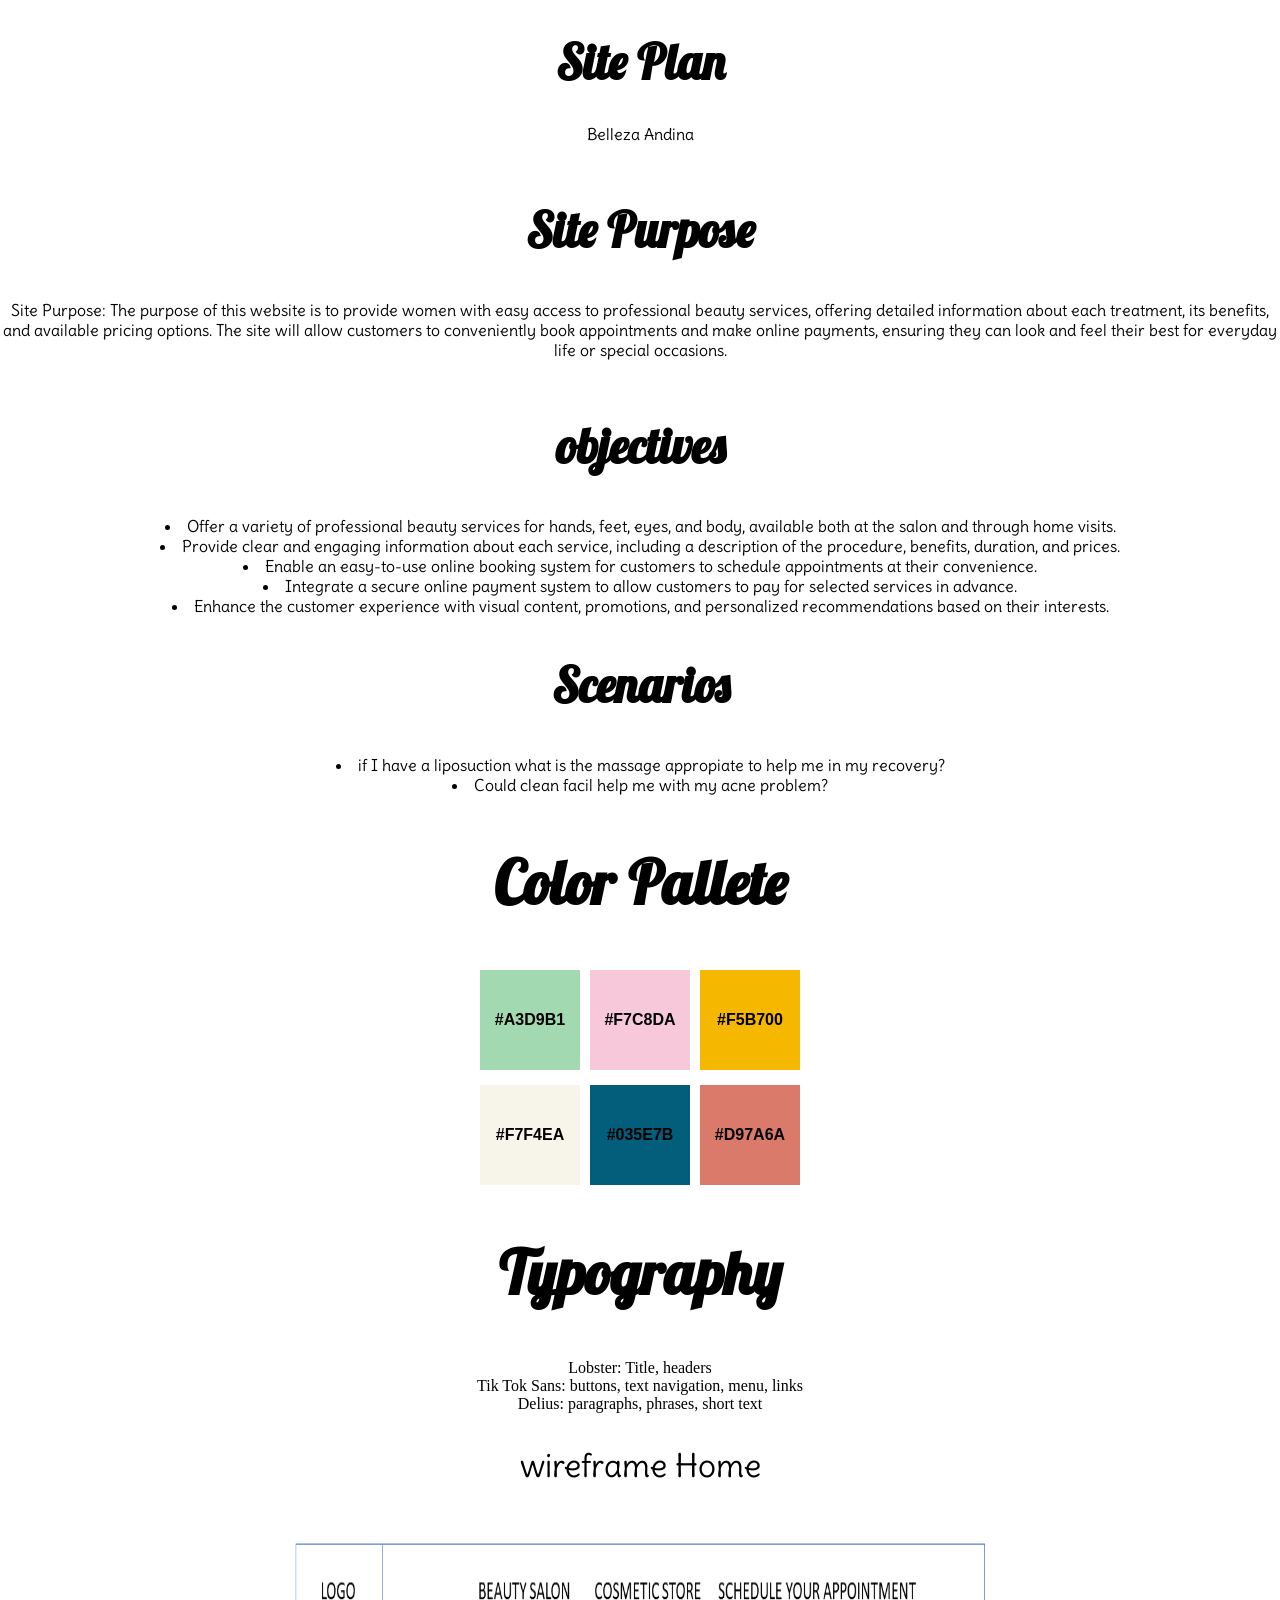
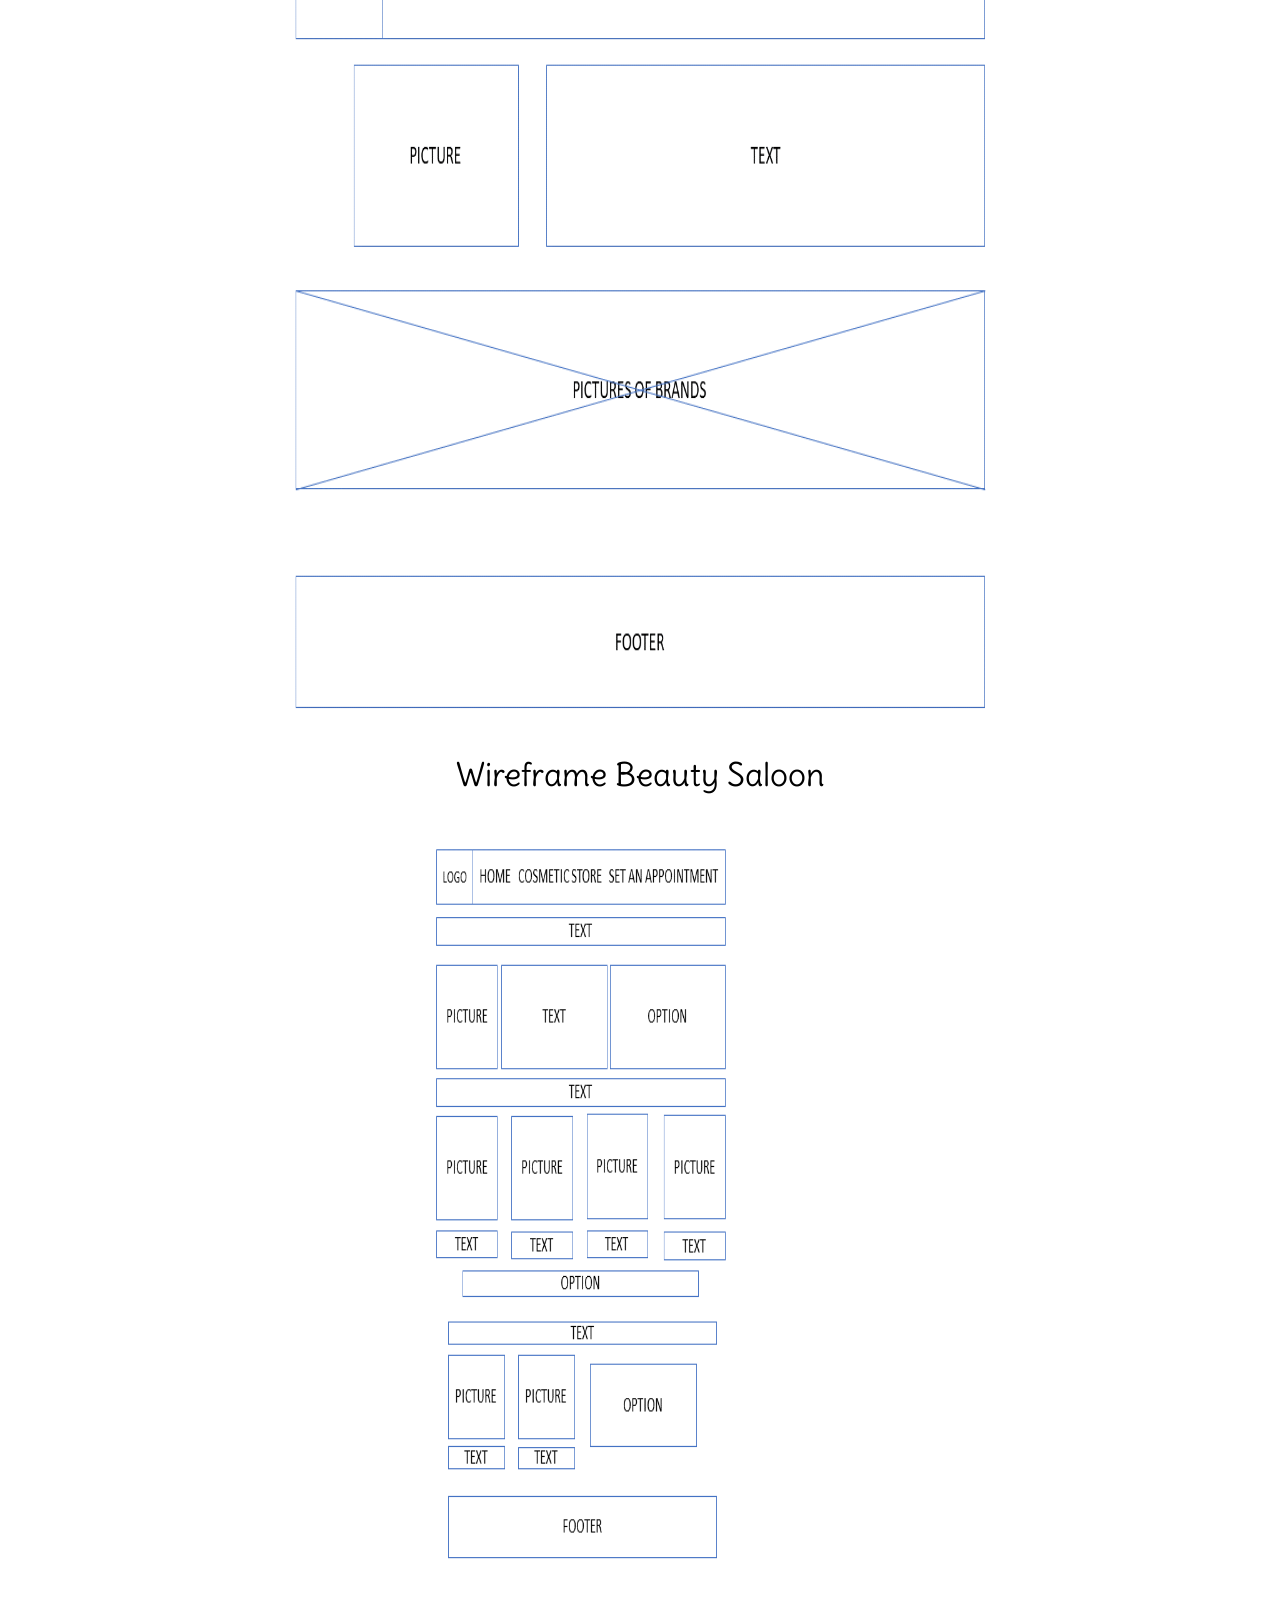
==== project/siteplan.html @ 08768424 "site plan" ====
<!DOCTYPE html>
<html lang="en">
<head>
    <meta charset="UTF-8">
    <meta name="viewport" content="width=device-width, initial-scale=1.0">
    <title>Document</title>
    <link rel="stylesheet" href="siteplan.css">
    <link rel="preconnect" href="https://fonts.googleapis.com">
    <link rel="preconnect" href="https://fonts.gstatic.com" crossorigin>
    <link href="https://fonts.googleapis.com/css2?family=Delius&family=Lobster&family=TikTok+Sans:opsz,wght@12..36,300..900&display=swap" rel="stylesheet">
</head>
<body>
    <header>
        <h1>Site Plan</h1>
        <p>Belleza Andina</p>
    </header>
    </section>
    <section id="sitePurpose">
        <h2>Site Purpose</h2>
        <p>Site Purpose: The purpose of this website is to provide women with easy access to professional beauty services, offering detailed information
           about each treatment, its benefits, and available pricing options. The site will allow customers to conveniently book appointments and make 
           online payments, ensuring they can look and feel their best for everyday life or special occasions.</p>

    </section>
    <section id="objectives">
        <h2>objectives</h2>
        <li> Offer a variety of professional beauty services for hands, feet, eyes, and body, available both at the salon and through home visits.</li>
        <li> Provide clear and engaging information about each service, including a description of the procedure, benefits, duration, and prices.</li>
        <li> Enable an easy-to-use online booking system for customers to schedule appointments at their convenience.</li>
        <li> Integrate a secure online payment system to allow customers to pay for selected services in advance.</li>
        <li> Enhance the customer experience with visual content, promotions, and personalized recommendations based on their interests.</li>
    </section>
    <section id="Scenarios">
        <h2>Scenarios</h2>
        <li> if I have a liposuction what is the massage appropiate to help me in my recovery?</li>
        <li> Could clean facil help me with my acne problem?</li>
    </section>
    <div class="color">
        <h2>Color Pallete</h2>
    </div>
    <section id="colorSchema">
        <div class="colorBox" style="background-color:#A3D9B1;">#A3D9B1</div>
        <div class="colorBox" style="background-color: #F7C8DA;">#F7C8DA</div>
        <div class="colorBox" style="background-color: #F5B700;">#F5B700</div>
        <div class="colorBox" style="background-color: #F7F4EA;">#F7F4EA</div>
        <div class="colorBox" style="background-color: #035E7B;">#035E7B</div>
        <div class="colorBox" style="background-color: #D97A6A;">#D97A6A</div>
    </section>
    <div class="typo">
        <h2>Typography</h2>
    </div>
    <section id="typography">
        <div class="letter">Lobster: Title, headers</div>
        <div class="letter">Tik Tok Sans: buttons, text navigation, menu, links</div>
        <div class="letter">Delius: paragraphs, phrases, short text</div>
    </section>
    <section id="wireframe">
        <p> wireframe Home</p>
        <img src="Layout Home.PNG" width="800px" height="800px" loading="lazy">
        <p>Wireframe Beauty Saloon</p>
        <img src="Layout beauty saloon.PNG" width="800px" height="800px" loading="lazy">
    </section>
</body>
</html>
---- project/siteplan.css ----
body {
    display: flex;
    flex-direction: column; 
    justify-content: center;
    align-items: center;
    margin: 0;
    text-align: center; 
}

header h1{
  justify-content: center;
  font-family: "Lobster", sans-serif;
  font-size: 3rem;
  font-style: normal;
}

header p{
  font-family: "Delius", sans-serif;
  font-weight: 400;
  font-style: normal;
}

#sitePurpose h2 {
  font-family: "Lobster", sans-serif;
  font-size: 3rem;
  font-style: normal;
}

#sitePurpose p{
  font-family: "Delius", sans-serif;
  font-weight: 400;
  font-style: normal;
}


#objectives h2{
  font-family: "Lobster", sans-serif;
  font-size: 3rem;
  font-style: normal;
}

#objectives li{
  font-family: "Delius", sans-serif;
  font-weight: 400;
  font-style: normal;
  
}

#Scenarios h2{
  font-family: "Lobster", sans-serif;
  font-size: 3rem;
  font-style: normal;
}

#Scenarios li{
  font-family: "Delius", sans-serif;
  font-weight: 400;
  font-style: normal;
   
}

.color{
  font-family: "Lobster", sans-serif;
  font-size: 2.5rem;
  font-style: normal;
}

.typo{
  font-family: "Lobster", sans-serif;
  font-size: 2.5rem;
  font-style: normal;
}

#colorSchema{
  display: grid;
  grid-template-columns: repeat(3, 1fr);
  grid-template-rows: repeat(2, 100px);
  column-gap:10px;
  row-gap: 15px;  
  width: 320px;   
}

.colorBox {
  display: flex;
  align-items: center;
  justify-content: center;
  font-weight: bold;
  color: black;
  font-family: "Tik Tok Sans", sans-serif;
}

#typography{
    display: grid;
    grid-template-columns: repeat (3, 1fr);
}

#colorSchema, #typography {
    margin: 0 auto; 
}

.letter{
  display: flex;
  align-items: center;
  justify-content: center;
}

#wireframe p{
  font-family: "Delius", sans-serif;
  font-size: 2rem;
  font-style: normal;
  justify-content: center;
}
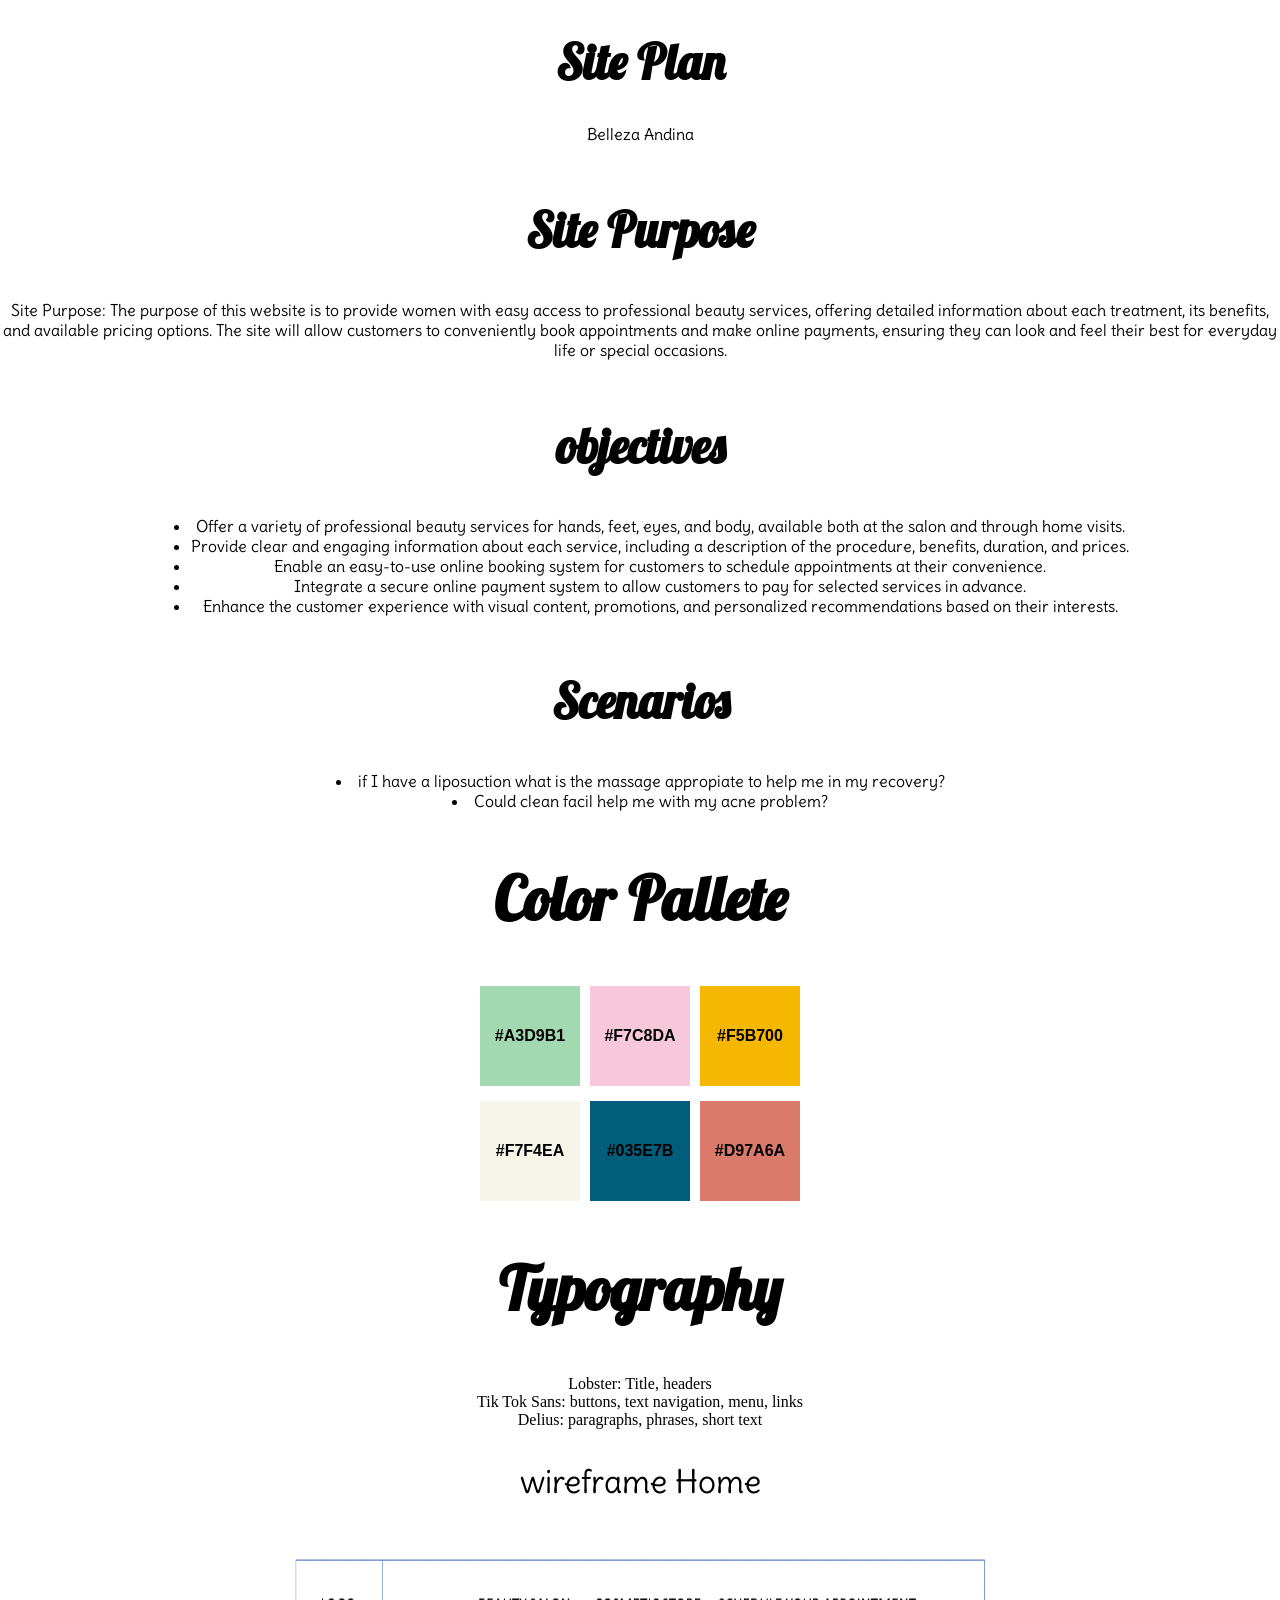
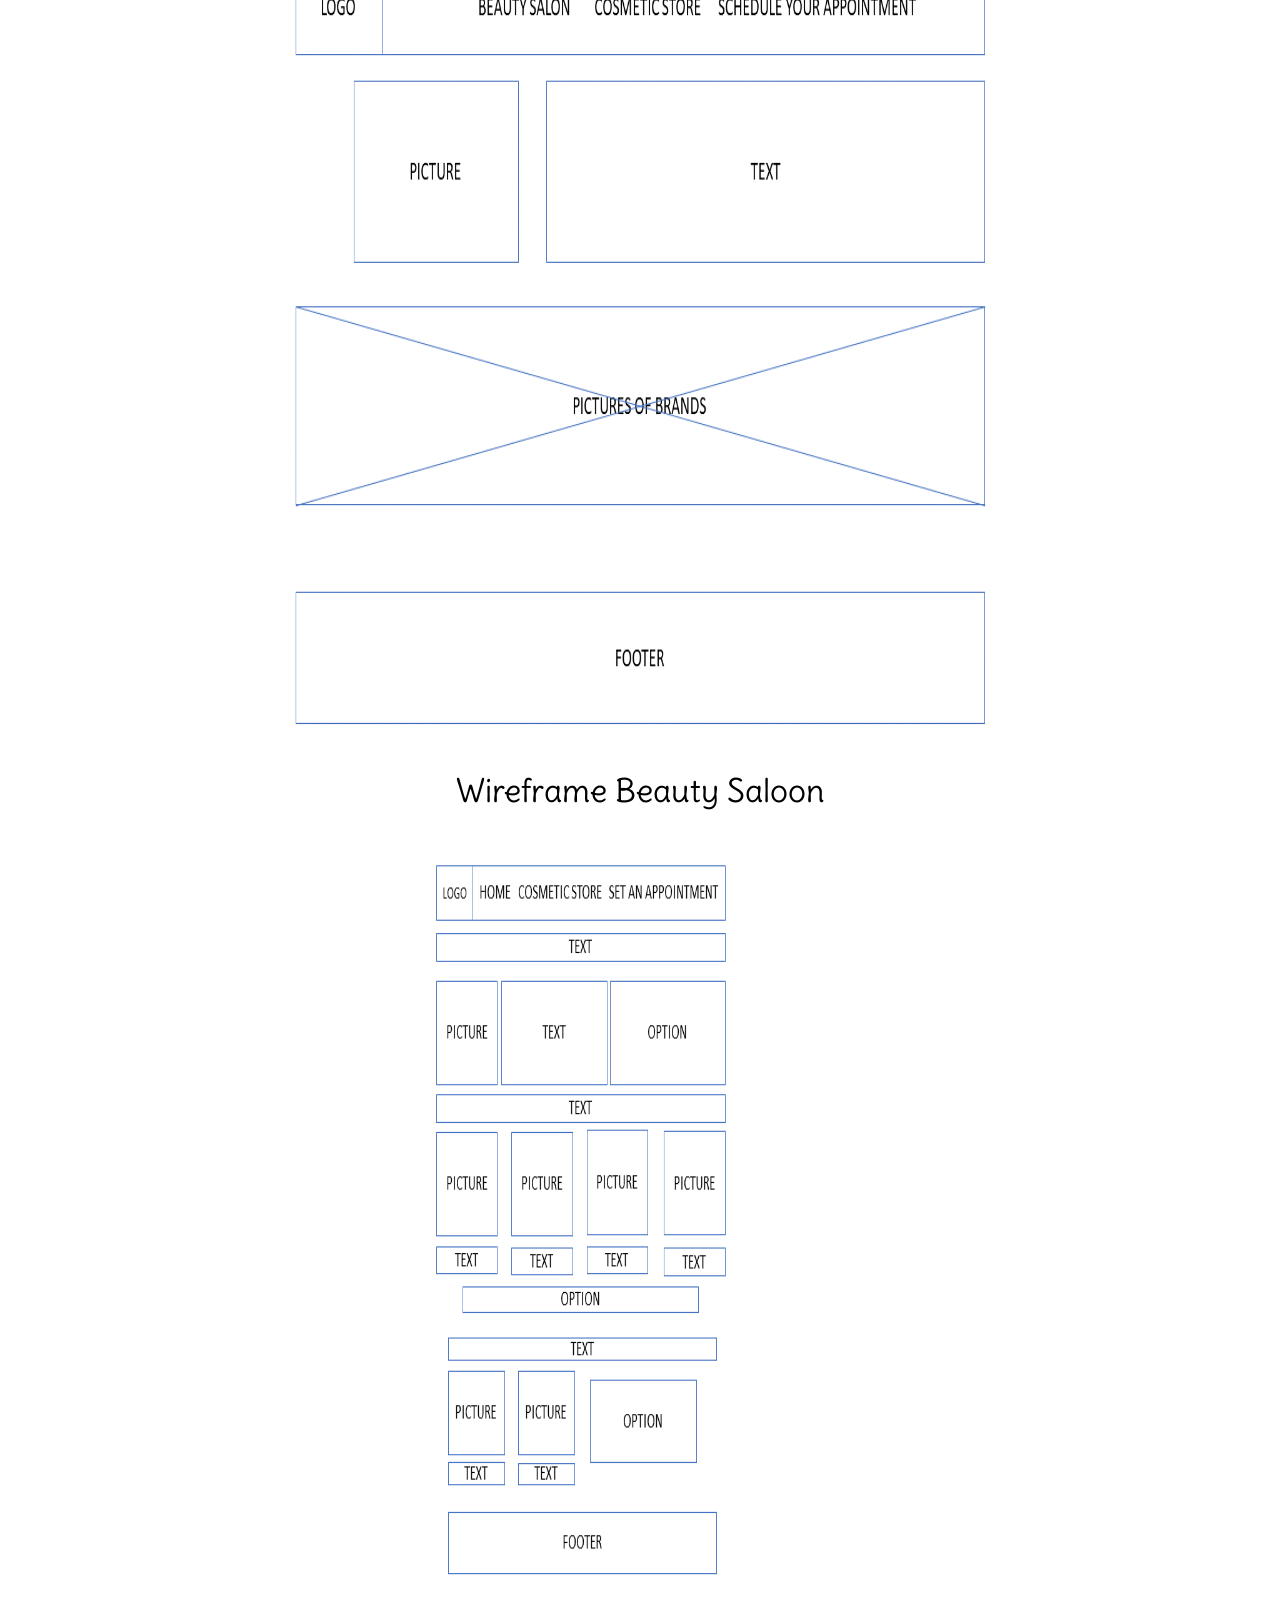
==== commit b9dc7144: "site plan" ====
--- a/project/siteplan.html
+++ b/project/siteplan.html
@@ -20,16 +20,17 @@
         <p>Site Purpose: The purpose of this website is to provide women with easy access to professional beauty services, offering detailed information
            about each treatment, its benefits, and available pricing options. The site will allow customers to conveniently book appointments and make 
            online payments, ensuring they can look and feel their best for everyday life or special occasions.</p>
-
     </section>
     <section id="objectives">
         <h2>objectives</h2>
-        <li> Offer a variety of professional beauty services for hands, feet, eyes, and body, available both at the salon and through home visits.</li>
-        <li> Provide clear and engaging information about each service, including a description of the procedure, benefits, duration, and prices.</li>
-        <li> Enable an easy-to-use online booking system for customers to schedule appointments at their convenience.</li>
-        <li> Integrate a secure online payment system to allow customers to pay for selected services in advance.</li>
-        <li> Enhance the customer experience with visual content, promotions, and personalized recommendations based on their interests.</li>
-    </section>
+        <ul>
+            <li> Offer a variety of professional beauty services for hands, feet, eyes, and body, available both at the salon and through home visits.</li>
+            <li> Provide clear and engaging information about each service, including a description of the procedure, benefits, duration, and prices.</li>
+            <li> Enable an easy-to-use online booking system for customers to schedule appointments at their convenience.</li>
+            <li> Integrate a secure online payment system to allow customers to pay for selected services in advance.</li>
+            <li> Enhance the customer experience with visual content, promotions, and personalized recommendations based on their interests.</li>
+        </ul>
+        </section>
     <section id="Scenarios">
         <h2>Scenarios</h2>
         <li> if I have a liposuction what is the massage appropiate to help me in my recovery?</li>
@@ -56,9 +57,9 @@
     </section>
     <section id="wireframe">
         <p> wireframe Home</p>
-        <img src="Layout Home.PNG" width="800px" height="800px" loading="lazy">
+        <img src="Layout Home.PNG" alt="Wireframe Home layout" width="800" height="800" loading="lazy">
         <p>Wireframe Beauty Saloon</p>
-        <img src="Layout beauty saloon.PNG" width="800px" height="800px" loading="lazy">
+        <img src="Layout beauty saloon.PNG" alt="Wireframe Beauty Saloon" width="800" height="800" loading="lazy">
     </section>
 </body>
 </html>
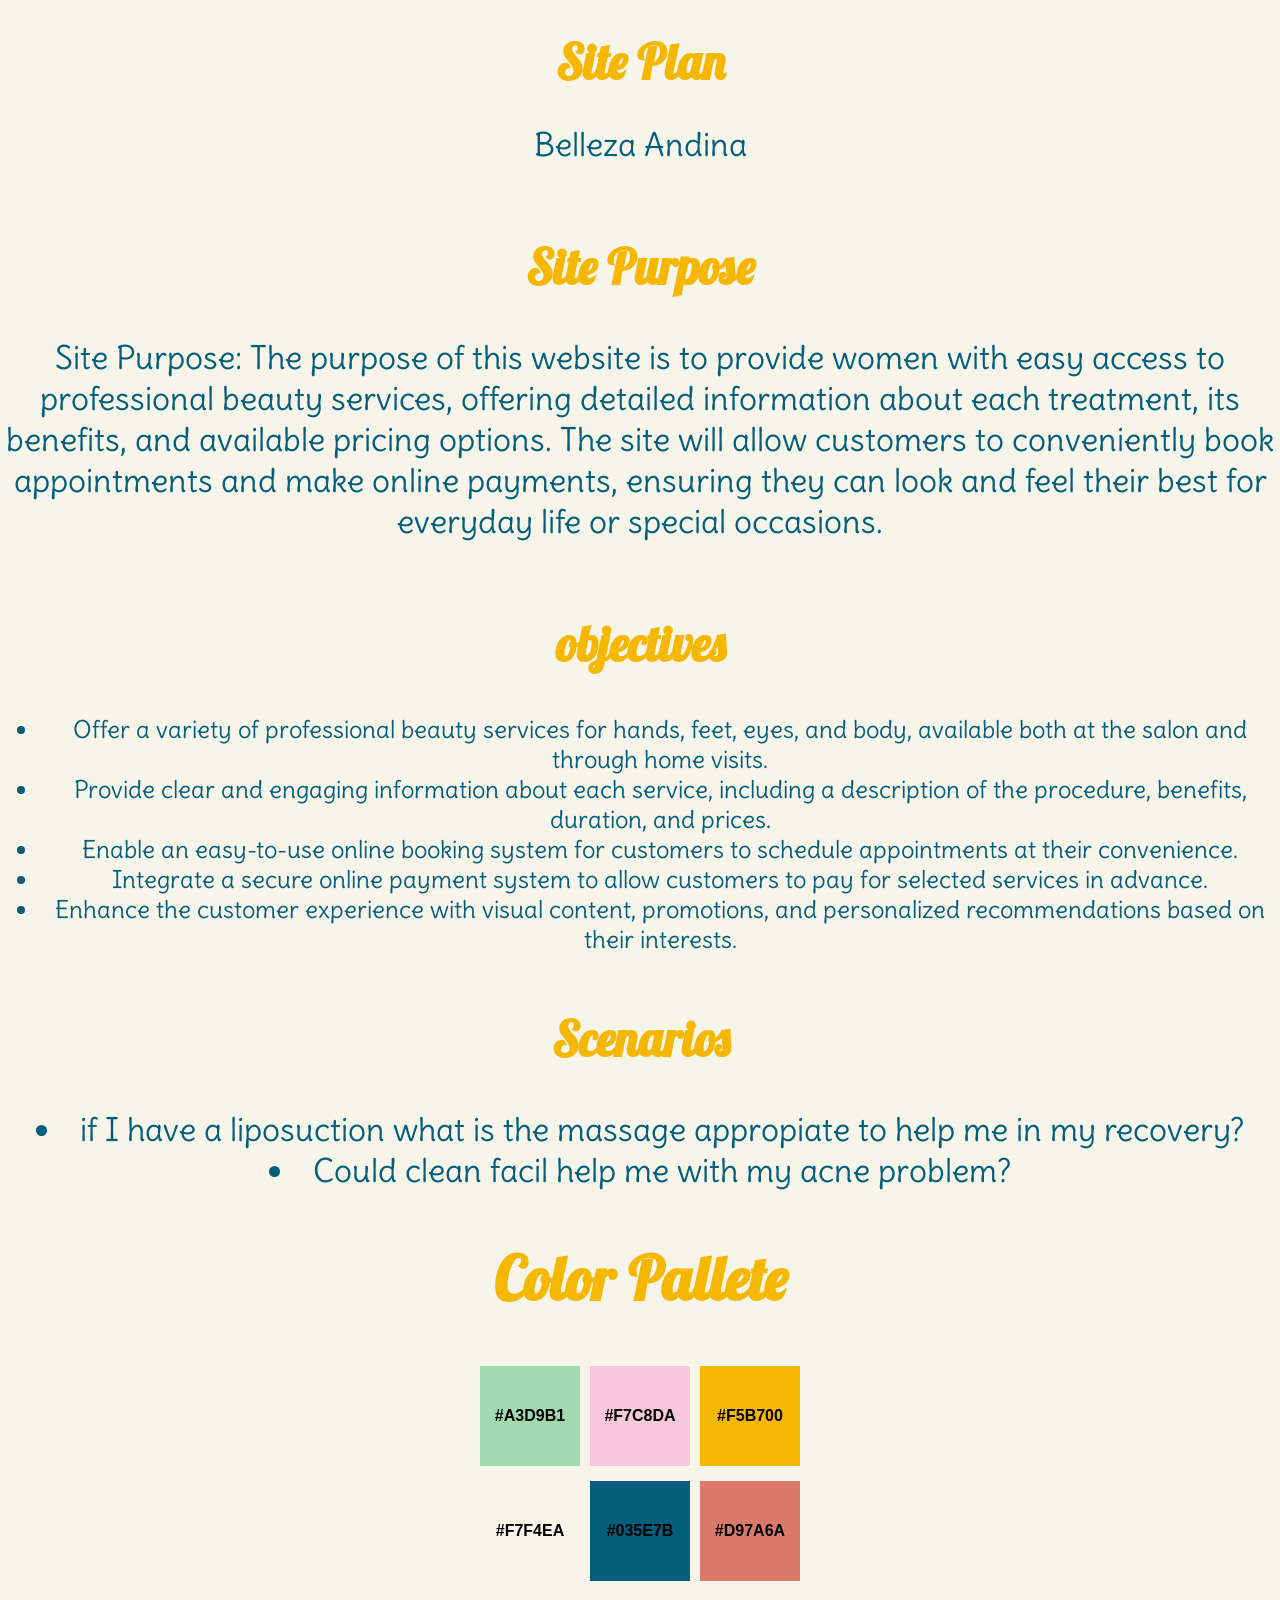
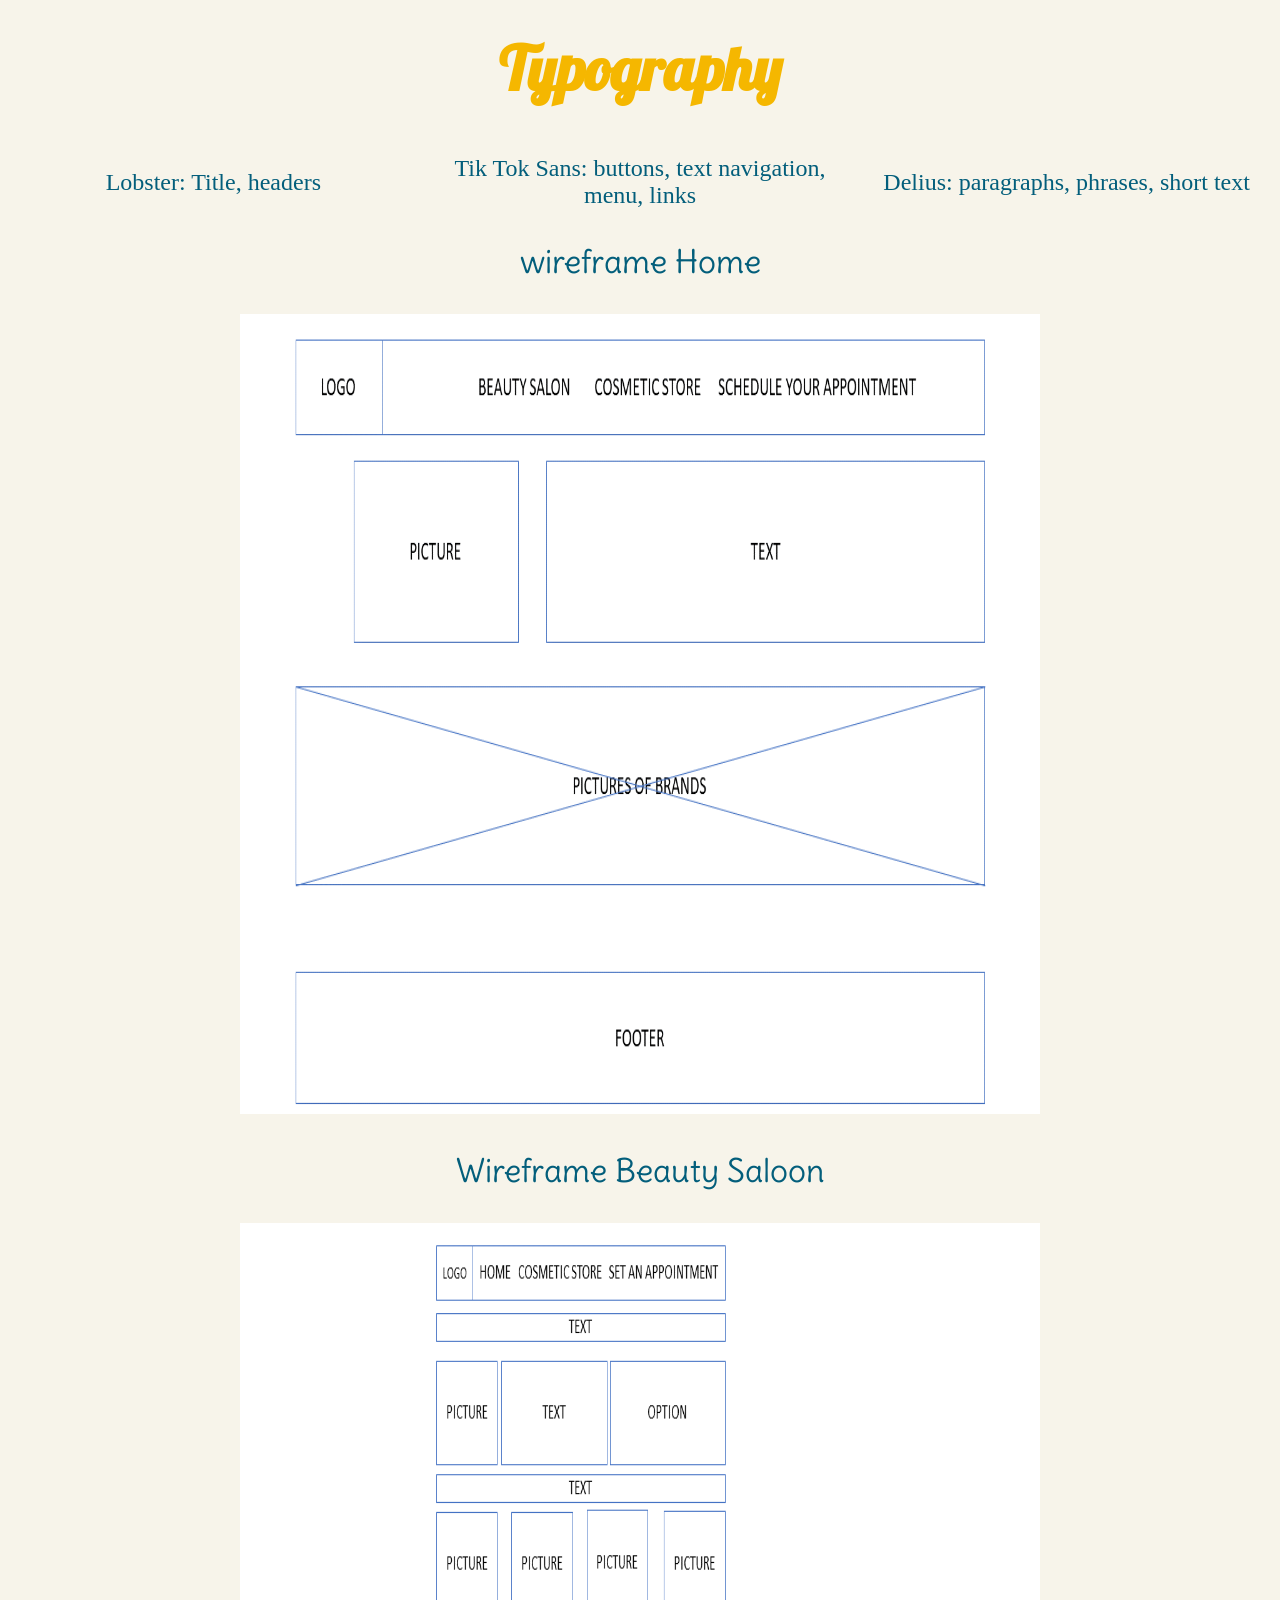
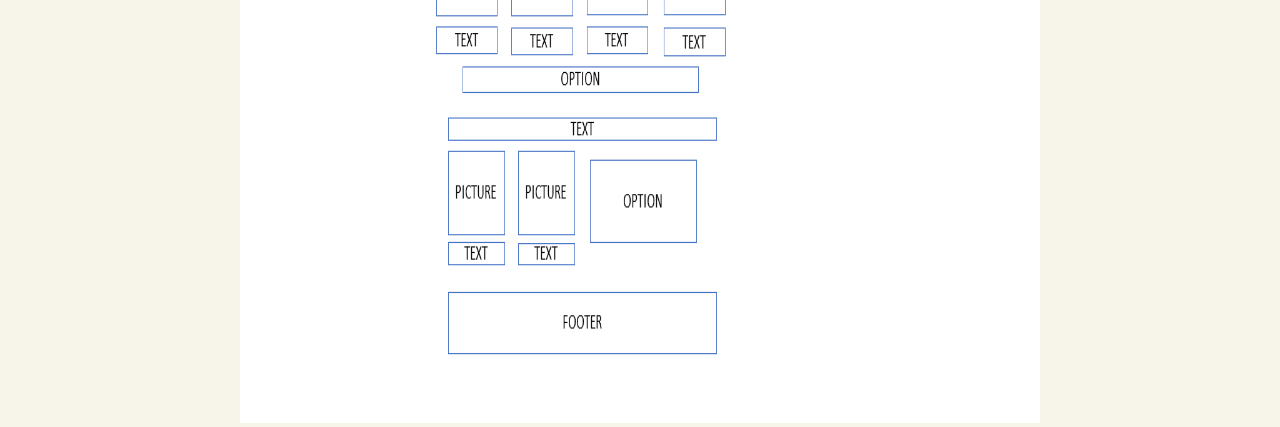
==== commit 8bd14503: "site plan" ====
--- a/project/siteplan.html
+++ b/project/siteplan.html
@@ -3,7 +3,7 @@
 <head>
     <meta charset="UTF-8">
     <meta name="viewport" content="width=device-width, initial-scale=1.0">
-    <title>Document</title>
+    <title>Belleza Andina - Site Plan</title>
     <link rel="stylesheet" href="siteplan.css">
     <link rel="preconnect" href="https://fonts.googleapis.com">
     <link rel="preconnect" href="https://fonts.gstatic.com" crossorigin>
@@ -14,13 +14,15 @@
         <h1>Site Plan</h1>
         <p>Belleza Andina</p>
     </header>
-    </section>
+
+    
     <section id="sitePurpose">
         <h2>Site Purpose</h2>
         <p>Site Purpose: The purpose of this website is to provide women with easy access to professional beauty services, offering detailed information
            about each treatment, its benefits, and available pricing options. The site will allow customers to conveniently book appointments and make 
            online payments, ensuring they can look and feel their best for everyday life or special occasions.</p>
     </section>
+
     <section id="objectives">
         <h2>objectives</h2>
         <ul>
@@ -31,14 +33,17 @@
             <li> Enhance the customer experience with visual content, promotions, and personalized recommendations based on their interests.</li>
         </ul>
         </section>
+
     <section id="Scenarios">
         <h2>Scenarios</h2>
         <li> if I have a liposuction what is the massage appropiate to help me in my recovery?</li>
         <li> Could clean facil help me with my acne problem?</li>
     </section>
+
     <div class="color">
         <h2>Color Pallete</h2>
     </div>
+
     <section id="colorSchema">
         <div class="colorBox" style="background-color:#A3D9B1;">#A3D9B1</div>
         <div class="colorBox" style="background-color: #F7C8DA;">#F7C8DA</div>
@@ -47,14 +52,17 @@
         <div class="colorBox" style="background-color: #035E7B;">#035E7B</div>
         <div class="colorBox" style="background-color: #D97A6A;">#D97A6A</div>
     </section>
+
     <div class="typo">
         <h2>Typography</h2>
     </div>
+
     <section id="typography">
         <div class="letter">Lobster: Title, headers</div>
         <div class="letter">Tik Tok Sans: buttons, text navigation, menu, links</div>
         <div class="letter">Delius: paragraphs, phrases, short text</div>
     </section>
+    
     <section id="wireframe">
         <p> wireframe Home</p>
         <img src="Layout Home.PNG" alt="Wireframe Home layout" width="800" height="800" loading="lazy">
--- a/project/siteplan.css
+++ b/project/siteplan.css
@@ -5,6 +5,7 @@
     align-items: center;
     margin: 0;
     text-align: center; 
+    background-color: #F7F4EA;
 }
 
 header h1{
@@ -12,24 +13,28 @@
   font-family: "Lobster", sans-serif;
   font-size: 3rem;
   font-style: normal;
+  color: #F5B700;
 }
 
 header p{
   font-family: "Delius", sans-serif;
-  font-weight: 400;
+  font-size: 2rem;
   font-style: normal;
+  color: #035E7B;
 }
 
 #sitePurpose h2 {
   font-family: "Lobster", sans-serif;
   font-size: 3rem;
   font-style: normal;
+  color: #F5B700;
 }
 
 #sitePurpose p{
   font-family: "Delius", sans-serif;
-  font-weight: 400;
+  font-size: 2rem;
   font-style: normal;
+  color: #035E7B;
 }
 
 
@@ -37,12 +42,14 @@
   font-family: "Lobster", sans-serif;
   font-size: 3rem;
   font-style: normal;
+  color: #F5B700;;
 }
 
 #objectives li{
   font-family: "Delius", sans-serif;
-  font-weight: 400;
+  font-size: 1.5rem;
   font-style: normal;
+  color: #035E7B
   
 }
 
@@ -50,12 +57,14 @@
   font-family: "Lobster", sans-serif;
   font-size: 3rem;
   font-style: normal;
+  color: #F5B700;;
 }
 
 #Scenarios li{
   font-family: "Delius", sans-serif;
-  font-weight: 400;
+  font-size: 2rem;
   font-style: normal;
+  color:#035E7B
    
 }
 
@@ -63,12 +72,14 @@
   font-family: "Lobster", sans-serif;
   font-size: 2.5rem;
   font-style: normal;
+  color: #F5B700;;
 }
 
 .typo{
   font-family: "Lobster", sans-serif;
   font-size: 2.5rem;
   font-style: normal;
+  color: #F5B700;;
 }
 
 #colorSchema{
@@ -91,7 +102,7 @@
 
 #typography{
     display: grid;
-    grid-template-columns: repeat (3, 1fr);
+    grid-template-columns: repeat(3, 1fr);
 }
 
 #colorSchema, #typography {
@@ -102,6 +113,8 @@
   display: flex;
   align-items: center;
   justify-content: center;
+  color: #035E7B;
+  font-size: 1.5rem;
 }
 
 #wireframe p{
@@ -109,4 +122,6 @@
   font-size: 2rem;
   font-style: normal;
   justify-content: center;
+  color: #035E7B ;
+
 }
